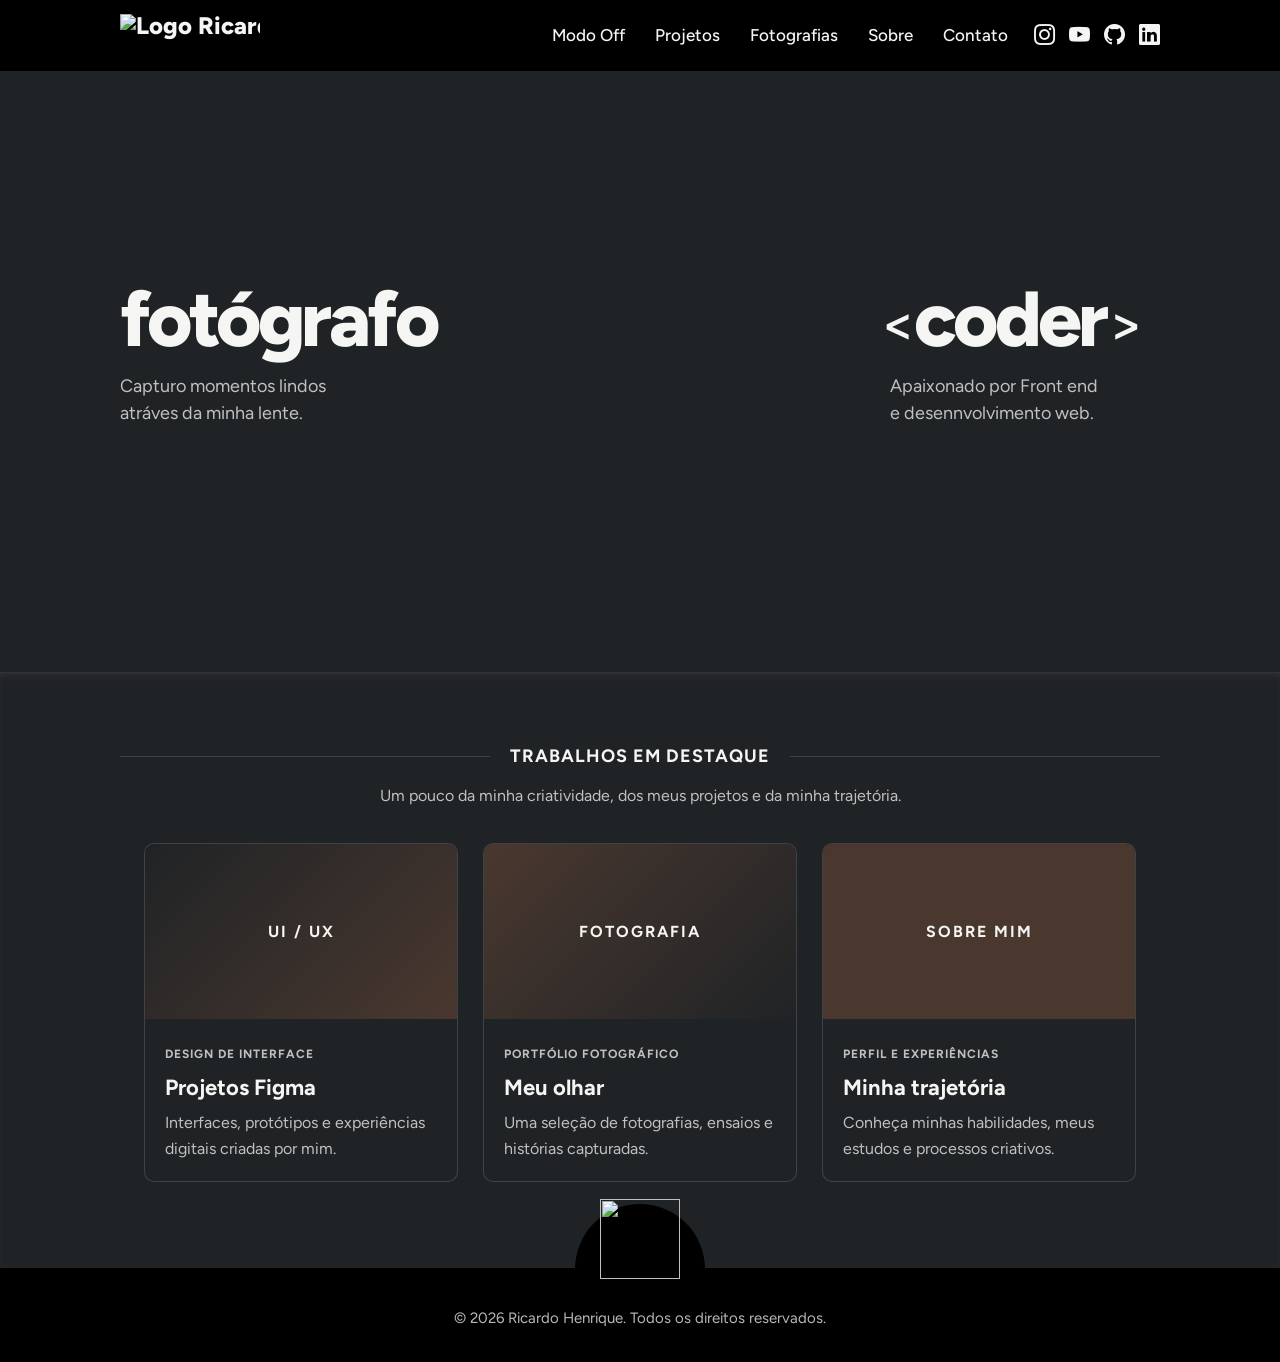
==== index.html @ c45c14a3 "Add files via upload" ====
<!DOCTYPE html>
<html lang="pt-BR">

<head>
    <meta charset="UTF-8">

    <meta name="viewport"
          content="width=device-width, initial-scale=1.0">

    <meta name="description"
          content="Portfólio de Ricardo Henrique - Desenvolvedor e Fotógrafo.">

    <title>Ricardo Henrique | Portfólio</title>

    <!-- BOOTSTRAP 5 -->
    <link
        href="https://cdn.jsdelivr.net/npm/bootstrap@5.3.3/dist/css/bootstrap.min.css"
        rel="stylesheet"
    >

<!-- FONTE FIGTREE -->
<link rel="preconnect" href="https://fonts.googleapis.com">
<link rel="preconnect" href="https://fonts.gstatic.com" crossorigin>

<link
  href="https://fonts.googleapis.com/css2?family=Figtree:wght@400;500;600;700;800&display=swap"
  rel="stylesheet"
><!-- BOOTSTRAP ICONS -->
<link
  rel="stylesheet"
  href="https://cdn.jsdelivr.net/npm/bootstrap-icons@1.11.3/font/bootstrap-icons.min.css"
>

    <!-- CSS PERSONALIZADO -->
    <link rel="stylesheet" href="style.css">
    <!-- CSS exclusivo da imagem e dos titulos responsivos -->
    <link rel="stylesheet" href="hero-responsivo.css">

</head>

<body>

   
<!-- MENU PADRÃO - PÁGINA INICIAL E MODO OFF -->
<nav class="navbar navbar-expand-lg navbar-dark" aria-label="Navegação principal">
    <div class="container">
        <a class="navbar-brand" href="index.html" aria-label="Ir para a página inicial">
            <img src="imagens/logo.png" alt="Logo Ricardo Henrique" class="logo-img">
        </a>

        <button class="navbar-toggler" type="button" data-bs-toggle="collapse"
                data-bs-target="#menuPrincipal" aria-controls="menuPrincipal"
                aria-expanded="false" aria-label="Abrir menu de navegação">
            <span class="linha"></span>
            <span class="linha"></span>
            <span class="linha"></span>
        </button>

        <div class="collapse navbar-collapse" id="menuPrincipal">
            <ul class="navbar-nav ms-auto">
                <li class="nav-item"><a class="nav-link" href="modooff.html">Modo Off</a></li>
                <li class="nav-item"><a class="nav-link" href="projetos.html">Projetos</a></li>
                <li class="nav-item"><a class="nav-link" href="fotografia.html">Fotografias</a></li>
                <li class="nav-item"><a class="nav-link" href="sobre.html">Sobre</a></li>
                <li class="nav-item"><a class="nav-link" href="contato.html">Contato</a></li>
            </ul>

   <!-- Ícones sociais no desktop -->
            <div class="menu-redes-desktop d-none d-lg-flex" aria-label="Redes sociais">
                <a href="https://www.instagram.com/luchense/" target="_blank" rel="noopener noreferrer" aria-label="Instagram">
                    <i class="bi bi-instagram" aria-hidden="true"></i>
                </a>
                <a href="https://www.youtube.com/@luchensetv" target="_blank" rel="noopener noreferrer" aria-label="YouTube">
                    <i class="bi bi-youtube" aria-hidden="true"></i>
                </a>
                <a href="https://github.com/CpLuch" target="_blank" rel="noopener noreferrer" aria-label="GitHub">
                    <i class="bi bi-github" aria-hidden="true"></i>
                </a>
                <a href="https://www.linkedin.com/in/Luchense/" target="_blank" rel="noopener noreferrer" aria-label="LinkedIn">
                    <i class="bi bi-linkedin" aria-hidden="true"></i>
                </a>
            </div>

            <!-- Os mesmos ícones no menu recolhido -->
            <div class="menu-redes d-lg-none" aria-label="Redes sociais">
                <a href="https://www.instagram.com/luchense/" target="_blank" rel="noopener noreferrer" aria-label="Instagram">
                    <i class="bi bi-instagram" aria-hidden="true"></i>
                </a>
                <a href="https://www.youtube.com/@luchensetv" target="_blank" rel="noopener noreferrer" aria-label="YouTube">
                    <i class="bi bi-youtube" aria-hidden="true"></i>
                </a>
                <a href="https://github.com/CpLuch" target="_blank" rel="noopener noreferrer" aria-label="GitHub">
                    <i class="bi bi-github" aria-hidden="true"></i>
                </a>
                <a href="https://www.linkedin.com/in/Luchense/" target="_blank" rel="noopener noreferrer" aria-label="LinkedIn">
                    <i class="bi bi-linkedin" aria-hidden="true"></i>
                </a>
            </div>
        </div>
    </div>
</nav>



    <!-- ====================================
         CONTEÚDO PRINCIPAL
    ==================================== -->

    <main id="inicio">

        <!-- =================================
             ANIMAÇÃO PRINCIPAL
        ================================= -->

        <!-- Área completa do banner: mantém a arte centralizada e amplia apenas o clique -->
        <div class="hero-click-container">
            <a href="fotografia.html"
               class="hero-click-extra hero-click-extra-foto"
               aria-label="Abrir fotografia pela faixa lateral esquerda"></a>
            <a href="programacao.html"
               class="hero-click-extra hero-click-extra-coder"
               aria-label="Abrir programação pela faixa lateral direita"></a>

        <section class="hero">

<!-- FUNDOS DECORATIVOS INTERATIVOS -->

            <div class="hero-fundo hero-fundo-fotografia"
            aria-hidden="true"></div>
            <div class="hero-fundo hero-fundo-coder"
            aria-hidden="true"></div>


            <!-- FOTOGRAFIA DE PROGRAMAÇÃO -->

            <div class="hero-imagem hero-programacao">
            </div>


            <!-- FOTOGRAFIA DO FOTÓGRAFO -->

            <div class="hero-imagem hero-fotografia">
            </div>


            <!-- TEXTO PROGRAMAÇÃO -->

            <div class="hero-texto texto-programacao">

                <h1>
                   <span class="sinal-coder">&lt;</span>coder<span class="sinal-coder">&gt;</span>
                </h1>

                <p>
                    Apaixonado por Front end<br>
                    e desennvolvimento web.
                </p>

                
            </div>


            <!-- TEXTO FOTOGRAFIA -->

            <div class="hero-texto texto-fotografia">

                <h2>
                    fotógrafo
                </h2>

                <p>
                    Capturo momentos lindos<br>atráves da minha lente.
                </p>

            </div>


            <!-- ÁREA CLICÁVEL PROGRAMAÇÃO -->

            <a
                href="projetos.html"
                class="hero-link link-programacao"
                aria-label="Conhecer meus projetos de programação"
            ></a>


            <!-- ÁREA CLICÁVEL FOTOGRAFIA -->

            <a
                href="fotografia.html"
                class="hero-link link-fotografia"
                aria-label="Conhecer meus trabalhos de fotografia"
            ></a>

        </section>
        </div><!-- /.hero-click-container -->


        <!-- =================================
             HERO ESTÁTICO — TABLET E CELULAR
             Usa a imagem sem textos do usuário
        ================================= -->
        <div class="hero-mobile">
            <img
                src="imagens/hero-responsivo.png"
                alt="Retratos de fotografia e programação"
                class="hero-mobile-imagem"
                width="2080"
                height="1200"
            >

            <!-- Títulos sobre a imagem, com a fonte original do site -->
            <h2 class="hero-mobile-titulo titulo-mobile-foto">fotógrafo</h2>
            <h2 class="hero-mobile-titulo titulo-mobile-coder"><span class="sinal-coder">&lt;</span>coder<span class="sinal-coder">&gt;</span></h2>

            <!-- Metade esquerda: fotografia; metade direita: programação -->
            <a href="fotografia.html" class="hero-mobile-link hero-mobile-foto" aria-label="Conhecer meus trabalhos de fotografia"></a>
            <a href="programacao.html" class="hero-mobile-link hero-mobile-coder" aria-label="Conhecer meus projetos de programação"></a>
        </div>

        <!-- =================================
             TRABALHOS EM DESTAQUE
        ================================= -->

        <section class="trabalhos py-5" id="trabalhos">

            <div class="container">

                <!-- TÍTULO DA SEÇÃO -->

                <div class="mb-5">

                    <span class="secao-legenda">
                        MEU PORTFÓLIO
                    </span>

                    <h2 class="secao-titulo mt-2">
                        Trabalhos em destaque
                    </h2>

                    <p class="secao-descricao">
                        Um pouco da minha criatividade,
                        dos meus projetos e da minha trajetória.
                    </p>

                </div>


                <!-- =================================
                     CARDS DOS TRABALHOS
                ================================= -->

                <div class="row row-cols-1 row-cols-md-2 row-cols-lg-3 g-4">


                    <!-- CARD FIGMA -->

                    <div class="col">

                        <article class="card trabalho-card h-100">

                            <div class="trabalho-capa capa-figma">

                                <span>
                                    UI / UX
                                </span>

                            </div>

                            <div class="card-body">

                                <span class="trabalho-categoria">
                                    DESIGN DE INTERFACE
                                </span>

                                <h3 class="card-title mt-2">
                                    Projetos Figma
                                </h3>

                                <p class="card-text">
                                    Interfaces, protótipos e
                                    experiências digitais
                                    criadas por mim.
                                </p>

                            </div>

                        </article>

                    </div>


                    <!-- CARD FOTOGRAFIA -->

                    <div class="col">

                        <article class="card trabalho-card h-100">

                            <div class="trabalho-capa capa-fotografia">

                                <span>
                                    FOTOGRAFIA
                                </span>

                            </div>

                            <div class="card-body">

                                <span class="trabalho-categoria">
                                    PORTFÓLIO FOTOGRÁFICO
                                </span>

                                <h3 class="card-title mt-2">
                                    Meu olhar
                                </h3>

                                <p class="card-text">
                                    Uma seleção de fotografias,
                                    ensaios e histórias capturadas.
                                </p>

                            </div>

                        </article>

                    </div>


                    <!-- CARD PERFIL -->

                    <div class="col">

                        <article class="card trabalho-card h-100">

                            <div class="trabalho-capa capa-perfil">

                                <span>
                                    SOBRE MIM
                                </span>

                            </div>

                            <div class="card-body">

                                <span class="trabalho-categoria">
                                    PERFIL E EXPERIÊNCIAS
                                </span>

                                <h3 class="card-title mt-2">
                                    Minha trajetória
                                </h3>

                                <p class="card-text">
                                    Conheça minhas habilidades,
                                    meus estudos e processos criativos.
                                </p>

                            </div>

                        </article>

                    </div>

                </div>




        </section>

    </main>


    <!-- ====================================
         RODAPÉ
    ==================================== -->

  
<!-- RODAPÉ -->

<footer class="rodape">

  <a href="#inicio"
   class="rodape-topo"
   aria-label="Voltar ao início">

    <img src="imagens/seta.png"
         alt=""
         class="icone-topo">

</a>

    <div class="container">

        <div class="rodape-barra" style="justify-content: center; text-align: center;">
            <p class="copyright">© 2026 Ricardo Henrique. Todos os direitos reservados.</p>
        </div>

    </div>

</footer>



    <!-- ====================================
         JAVASCRIPT DO BOOTSTRAP
    ==================================== -->

    <script
        src="https://cdn.jsdelivr.net/npm/bootstrap@5.3.3/dist/js/bootstrap.bundle.min.js">
    </script>


    <!-- ====================================
         JAVASCRIPT PERSONALIZADO
    ==================================== -->

    <script src="script.js"></script>

</body>

</html>
---- style.css ----
/* ==========================================
   PORTFÓLIO RICARDO HENRIQUE
   CSS COMPLETO ATUALIZADO

   FOTOGRAFIA: ESQUERDA
   PROGRAMAÇÃO: DIREITA

   DESKTOP PRESERVADO
   MOBILE COM A MESMA COMPOSIÇÃO VISUAL
========================================== */


/* ==========================================
   1. FONTES E CORES
========================================== */

@import url('https://fonts.googleapis.com/css2?family=Figtree:wght@400;500;600;700;800&display=swap');

:root {
    --preto: #202326;
    --branco: #F5F5F3;
    --cobre: #4A382F;

    --fundo-menu: #000000;
    --fundo-card: #202326;

    --cinza-claro: rgba(245,245,243,0.75);
    --borda: rgba(245,245,243,0.15);

    --largura-site: 1040px;
    --espacamento-grid: 25px;

    /* ANIMAÇÃO INTERATIVA */
    --tempo-animacao: 0.9s;

    /* FUNDOS E RETRATOS ENTRAM JUNTOS */
    --tempo-entrada: 1.3s;
    --atraso-entrada: 0.95s;
    --duracao-fundo: 1.3s;
    --atraso-fundo: 0.95s;

    /* ENTRADA DOS TEXTOS */
    --atraso-titulo: 2.45s;
    --atraso-descricao: 2.70s;

    --curva-suave:
        cubic-bezier(0.22, 1, 0.36, 1);
}


/* ==========================================
   2. CONFIGURAÇÕES GERAIS
========================================== */

* {
    box-sizing: border-box;
}

html {
    scroll-behavior: smooth;
}

body {
    margin: 0;
    padding: 0;

    background: var(--preto);
    color: var(--branco);

    font-family: 'Figtree', Arial, sans-serif;
    font-size: 17px;
    line-height: 1.6;

    overflow-x: hidden;
}

a {
    transition: color 0.3s ease;
}


/* ==========================================
   3. CONTAINERS
========================================== */

.navbar > .container,
.trabalhos > .container,
.rodape > .container {
    width: calc(100% - 40px);
    max-width: var(--largura-site) !important;

    padding-left: 0;
    padding-right: 0;
}


/* ==========================================
   4. MENU SUPERIOR
========================================== */

.navbar {
    position: relative;
    z-index: 1000;

    min-height: 72px;

    background: var(--fundo-menu);
    border-bottom: 1px solid var(--borda);

    animation:
        menuDescer
        1.2s
        var(--curva-suave)
        both;
}

@keyframes menuDescer {
    from {
        opacity: 0;
        transform: translateY(-100%);
    }

    to {
        opacity: 1;
        transform: translateY(0);
    }
}


/* ==========================================
   5. LOGO ORIGINAL COM LINK
========================================== */

.navbar a.navbar-brand {
    display: inline-flex;

    align-items: center;
    justify-content: flex-start;

    flex-shrink: 0;
    max-height: 52px;

    margin: 0;
    padding: 0;

    color: var(--branco);

    font-size: 24px;
    font-weight: 800;
    line-height: 1;

    text-decoration: none;
}

.navbar a.navbar-brand:hover {
    color: var(--branco);
}

.navbar a.navbar-brand img {
    display: block;

    width: auto !important;
    height: 44px !important;

    max-width: 140px !important;
    max-height: 44px !important;

    object-fit: contain;
}

.navbar a.navbar-brand svg {
    width: auto;
    height: 44px;
    max-width: 140px;
}

.destaque {
    color: var(--cobre);
}


/* ==========================================
   6. LINKS DO MENU
========================================== */

.navbar .nav-link {
    color: var(--branco);

    font-size: 17px;
    font-weight: 500;

    margin-left: 24px;

    transition: opacity 0.3s ease;
}

.navbar .nav-link:hover,
.navbar .nav-link.active {
    color: var(--branco);
    opacity: 0.75;
}


/* ==========================================
   7. REDES SOCIAIS DESKTOP
========================================== */

.menu-redes-desktop {
    display: flex;

    align-items: center;
    justify-content: flex-end;

    gap: 24px;
    margin-left: 35px;
}

.menu-redes-desktop a {
    display: inline-flex;

    align-items: center;
    justify-content: center;

    color: var(--branco);
    font-size: 21px;

    text-decoration: none;

    transition:
        opacity 0.3s ease,
        transform 0.3s ease;
}

.menu-redes-desktop a:hover {
    color: var(--branco);

    opacity: 0.75;
    transform: translateY(-3px);
}

.menu-redes {
    display: none;
}


/* ==========================================
   8. BOTÃO HAMBÚRGUER
========================================== */

.navbar-toggler {
    display: none;

    padding: 8px;

    background: transparent;
    border: none;
    border-radius: 0;

    box-shadow: none !important;
}

.navbar-toggler:focus {
    box-shadow: none !important;
}

.navbar-toggler .linha {
    display: block;

    width: 25px;
    height: 2px;

    margin: 5px 0;

    background: var(--branco);

    transition:
        transform 0.3s ease,
        opacity 0.3s ease;
}

.navbar-toggler[aria-expanded="true"]
.linha:nth-child(1) {
    transform: translateY(7px) rotate(45deg);
}

.navbar-toggler[aria-expanded="true"]
.linha:nth-child(2) {
    opacity: 0;
}

.navbar-toggler[aria-expanded="true"]
.linha:nth-child(3) {
    transform: translateY(-7px) rotate(-45deg);
}


/* ==========================================
   9. ÁREA PRINCIPAL - HERO

   VALORES MANUAIS DO DESKTOP PRESERVADOS
========================================== */

.hero {
    /* CONTROLADAS PELO JAVASCRIPT */
    --divisao: 50%;
    --op-dev: 1;
    --op-foto: 1;

    /* POSIÇÃO DAS FOTOGRAFIAS */
    --img-dev-x: 52%;
    --img-foto-x: 53%;

    /* TAMANHO DAS FOTOGRAFIAS */
    --foto-coder-altura: 90%;
    --foto-fotografo-altura: 90%;

    /* DESLOCAMENTO VERTICAL */
    --foto-coder-descer: 35px;
    --foto-fotografo-descer: 35px;

    /* PARALLAX INICIAL */
    --parallax-frente-x: 0px;
    --parallax-frente-y: 0px;
    --parallax-fundo-x: 0px;
    --parallax-fundo-y: 0px;

    position: relative;
    isolation: isolate;

    width: calc(100% - 40px);
    max-width: var(--largura-site);

    height: 600px;
    min-height: 0;

    margin: 0 auto;

    background: transparent;

    overflow: hidden;
    touch-action: pan-y;
}


/* ==========================================
   10. FUNDOS DECORATIVOS
========================================== */

.hero-fundo {
    position: absolute;
    inset: 0;

    z-index: 0;
    pointer-events: none;

    transition:
        clip-path var(--tempo-animacao) ease-out,
        opacity var(--tempo-animacao) ease-out;
}

.hero-fundo::before {
    content: "";

    position: absolute;
    inset: 0;

    background-repeat: no-repeat;

    opacity: 0.22;
    pointer-events: none;

    /* SOMENTE MOVIMENTO HORIZONTAL */
    transform: translate3d(
        var(--parallax-fundo-x, 0px),
        0px,
        0px
    );

    transition:
        transform var(--tempo-animacao) ease-out;
}


/* ==========================================
   11. FUNDO FOTOGRAFIA - ESQUERDA
========================================== */

.hero-fundo-fotografia {
    clip-path: inset(
        0 calc(100% - var(--divisao)) 0 0
    );

    opacity: var(--op-dev);

    animation:
        entrarFundoEsquerda
        var(--duracao-fundo)
        var(--curva-suave)
        var(--atraso-fundo)
        backwards;
}

.hero-fundo-fotografia::before {
    background-image:
        url("imagens/fundo-fotografia.png");

    background-size: 34% auto;

    /* POSIÇÃO PERSONALIZADA */
    background-position: 15% 140%;
}


/* ==========================================
   12. FUNDO CODER - DIREITA
========================================== */

.hero-fundo-coder {
    clip-path: inset(
        0 0 0 var(--divisao)
    );

    opacity: var(--op-foto);

    animation:
        entrarFundoDireita
        var(--duracao-fundo)
        var(--curva-suave)
        var(--atraso-fundo)
        backwards;
}

.hero-fundo-coder::before {
    background-image:
        url("imagens/fundo-coder.png");

    background-size: 34% auto;

    /* POSIÇÃO PERSONALIZADA */
    background-position: 90% 110%;
}


/* ==========================================
   13. ENTRADA DOS FUNDOS
========================================== */

@keyframes entrarFundoEsquerda {
    from {
        opacity: 0;
        transform: translateX(-90px);
    }

    to {
        opacity: 1;
        transform: translateX(0);
    }
}

@keyframes entrarFundoDireita {
    from {
        opacity: 0;
        transform: translateX(90px);
    }

    to {
        opacity: 1;
        transform: translateX(0);
    }
}


/* ==========================================
   14. CAMADAS DOS RETRATOS
========================================== */

.hero-imagem {
    position: absolute;
    inset: 0;

    z-index: 1;
    pointer-events: none;

    transition:
        clip-path var(--tempo-animacao) ease-out,
        opacity var(--tempo-animacao) ease-in-out;
}


/* ==========================================
   15. FOTOGRAFIA - ESQUERDA
========================================== */

.hero-fotografia {
    clip-path: inset(
        0 calc(100% - var(--divisao)) 0 0
    );

    opacity: var(--op-dev);

    animation:
        entradaEsquerda
        var(--tempo-entrada)
        var(--curva-suave)
        var(--atraso-entrada)
        backwards;
}


/* ==========================================
   16. PROGRAMAÇÃO - DIREITA
========================================== */

.hero-programacao {
    clip-path: inset(
        0 0 0 var(--divisao)
    );

    opacity: var(--op-foto);

    animation:
        entradaDireita
        var(--tempo-entrada)
        var(--curva-suave)
        var(--atraso-entrada)
        backwards;
}


/* ==========================================
   17. IMAGENS DOS RETRATOS
========================================== */

.hero-imagem::before,
.hero-imagem::after {
    content: "";

    position: absolute;
    inset: 0;

    background-repeat: no-repeat;
    pointer-events: none;

    transition:
        transform var(--tempo-animacao) ease-out,
        background-position var(--tempo-animacao) ease-out;
}

/* FOTOGRAFIA - ESBOÇO */

.hero-fotografia::before,
.hero-fotografia::after {
    background-image:
        url("imagens/fotografia.png");

    background-size:
        auto var(--foto-fotografo-altura);

    background-position:
        var(--img-foto-x)
        calc(100% + var(--foto-fotografo-descer));
}

/* PROGRAMADOR - FOTO REAL */

.hero-programacao::before,
.hero-programacao::after {
    background-image:
        url("imagens/programacao.png");

    background-size:
        auto var(--foto-coder-altura);

    background-position:
        var(--img-dev-x)
        calc(100% + var(--foto-coder-descer));
}


/* ==========================================
   18. PARALLAX DOS RETRATOS
   APENAS MOVIMENTO HORIZONTAL
========================================== */

/* CAMADA TRASEIRA */

.hero-imagem::before {
    opacity: 0.22;

    filter:
        blur(14px)
        brightness(0.7);

    transform: translate3d(
        calc(-1.5 * var(--parallax-frente-x, 0px)),
        0px,
        0px
    ) scale(1.06);
}

/* CAMADA PRINCIPAL */

.hero-imagem::after {
    opacity: 1;

    transform: translate3d(
        calc(-1.5 * var(--parallax-frente-x, 0px)),
        0px,
        0px
    );
}


/* ==========================================
   19. ENTRADA LATERAL DOS PERSONAGENS
========================================== */

@keyframes entradaEsquerda {
    from {
        opacity: 0;
        transform: translateX(-150px);
    }

    to {
        opacity: 1;
        transform: translateX(0);
    }
}

@keyframes entradaDireita {
    from {
        opacity: 0;
        transform: translateX(150px);
    }

    to {
        opacity: 1;
        transform: translateX(0);
    }
}


/* ==========================================
   20. TEXTOS DA APRESENTAÇÃO
========================================== */

.hero-texto {
    position: absolute;

    /* POSIÇÃO ORIGINAL DO DESKTOP */
    top: 205px;

    width: min(43%, 440px);

    z-index: 3;
    pointer-events: none;

    transform: none;

    transition:
        opacity var(--tempo-animacao) ease-in-out;
}


/* ==========================================
   21. TEXTO FOTÓGRAFO - ESQUERDA
========================================== */

.texto-fotografia {
    left: 0;
    right: auto;

    /* LARGURA ORIGINAL */
    width: 270px;

    text-align: left;
    opacity: var(--op-dev);
}

.texto-fotografia h2 {
    color: var(--branco);

    /* TAMANHO ORIGINAL PERSONALIZADO */
    font-size: 78px;

    font-weight: 800;
    line-height: 1.1;
    letter-spacing: -0.045em;

    margin-bottom: 10px;
}

.texto-fotografia p {
    color: var(--cinza-claro);

    font-size: 18px;
    line-height: 1.5;

    max-width: 260px;
    margin: 0;

    text-align: left;

    white-space: normal;
    overflow-wrap: break-word;
}


/* ==========================================
   22. TEXTO CODER - DIREITA
========================================== */

.texto-programacao {
    position: absolute;

    right: 0;
    left: auto;

    /* LARGURA ORIGINAL */
    width: 270px;

    text-align: left;
    opacity: var(--op-foto);
}

.texto-programacao h1 {
    color: var(--branco);

    /* TAMANHO ORIGINAL PERSONALIZADO */
    font-size: 78px;

    font-weight: 800;
    line-height: 1.1;
    letter-spacing: -0.045em;

    margin-bottom: 10px;
}

.texto-programacao p {
    color: var(--cinza-claro);

    font-size: 18px;
    line-height: 1.5;

    max-width: 260px;
    margin: 0;

    white-space: normal;
    overflow-wrap: break-word;
}


/* ==========================================
   23. TÍTULOS APARECEM APÓS AS IMAGENS
========================================== */

.texto-programacao h1,
.texto-fotografia h2 {
    animation:
        tituloAparecer
        0.7s
        ease-out
        var(--atraso-titulo)
        backwards;
}

@keyframes tituloAparecer {
    from {
        opacity: 0;
    }

    to {
        opacity: 1;
    }
}


/* ==========================================
   24. DESCRIÇÕES APARECEM POR ÚLTIMO
========================================== */

.hero-texto p {
    animation:
        descricaoAparecer
        0.7s
        ease-out
        var(--atraso-descricao)
        backwards;
}

@keyframes descricaoAparecer {
    from {
        opacity: 0;
    }

    to {
        opacity: 1;
    }
}


/* ==========================================
   25. ÁREAS CLICÁVEIS
========================================== */

.hero-link {
    position: absolute;

    top: 0;
    height: 100%;

    z-index: 5;
    cursor: pointer;
}

/* FOTOGRAFIA - ESQUERDA */

.link-fotografia {
    left: 0;
    width: 50%;
}

/* CODER - DIREITA */

.link-programacao {
    left: 50%;

    width: 50%;
}

.hero-link:focus-visible {
    outline: 3px solid var(--branco);
    outline-offset: -5px;
}


/* ==========================================
   26. TRABALHOS EM DESTAQUE
========================================== */

.trabalhos {
    background: var(--preto);

    padding-top: 65px !important;
    padding-bottom: 85px !important;

    /* LINHA DIVISÓRIA SUAVE */
    border-top: 1px solid rgba(245, 245, 243, 0.08);

    /* SOMBRA BRANCA PARA BAIXO */
    box-shadow:
        inset 0 5px 10px -5px
        rgba(255, 255, 255, 0.10);
}

.trabalhos .mb-5 {
    margin-bottom: 35px !important;
}

.secao-legenda {
    display: none;
}

.secao-titulo {
    display: flex;

    align-items: center;
    justify-content: center;

    gap: 20px;
    width: 100%;

    color: var(--branco);

    font-size: 18px;
    font-weight: 700;

    text-align: center;
    text-transform: uppercase;

    letter-spacing: 1px;
}

.secao-titulo::before,
.secao-titulo::after {
    content: "";

    height: 1px;
    flex: 1;

    background: var(--borda);
}

.secao-descricao {
    color: var(--cinza-claro);

    font-size: 16px;
    line-height: 1.6;
    text-align: center;

    max-width: 600px;
    margin: 15px auto 0;
}


/* ==========================================
   27. GRID DOS PROJETOS
========================================== */

.trabalhos .row {
    --bs-gutter-x: 25px;
    --bs-gutter-y: 25px;

    width: min(100%, 1017px);

    margin-left: auto !important;
    margin-right: auto !important;
}


/* ==========================================
   28. CARDS DOS PROJETOS
========================================== */

.trabalho-card {
    height: 100%;

    background: var(--fundo-card);
    color: var(--branco);

    border: 1px solid var(--borda);
    border-radius: 10px;

    overflow: hidden;

    transition:
        transform 0.35s ease,
        border-color 0.35s ease;
}

.trabalho-card:hover {
    transform: translateY(-5px);
    border-color: var(--cobre);
}

/* CAPAS */

.trabalho-capa {
    height: 175px;

    display: flex;

    align-items: center;
    justify-content: center;

    background-position: center;
    background-size: cover;
}

.trabalho-capa span {
    color: var(--branco);

    font-size: 16px;
    font-weight: 700;

    letter-spacing: 2px;
}

.capa-figma {
    background: linear-gradient(
        135deg,
        var(--preto),
        var(--cobre)
    );
}

.capa-fotografia {
    background: linear-gradient(
        135deg,
        var(--cobre),
        var(--preto)
    );
}

.capa-perfil {
    background: var(--cobre);
}

/* TEXTOS DOS CARDS */

.trabalho-card .card-body {
    padding: 20px;
}

.trabalho-categoria {
    color: var(--cinza-claro);

    font-size: 12px;
    font-weight: 700;

    letter-spacing: 1px;
}

.trabalho-card .card-title {
    color: var(--branco);

    font-size: 22px;
    font-weight: 700;
    line-height: 1.3;

    margin-bottom: 7px;
}

.trabalho-card .card-text {
    color: var(--cinza-claro);

    font-size: 16px;
    line-height: 1.6;

    margin-bottom: 0;
}


/* ==========================================
   29. ANIMAÇÃO DOS PROJETOS
========================================== */

.trabalhos .secao-titulo,
.trabalhos .secao-descricao,
.trabalhos .trabalho-card {
    animation:
        entradaConteudo
        0.8s
        ease-out
        backwards;
}

/* PROJETOS APARECEM DEPOIS DA HERO */

.trabalhos .secao-titulo {
    animation-delay: 3.40s;
}

.trabalhos .secao-descricao {
    animation-delay: 3.55s;
}

.trabalhos .row > div:nth-child(1)
.trabalho-card {
    animation-delay: 3.70s;
}

.trabalhos .row > div:nth-child(2)
.trabalho-card {
    animation-delay: 3.85s;
}

.trabalhos .row > div:nth-child(3)
.trabalho-card {
    animation-delay: 4s;
}

@keyframes entradaConteudo {
    from {
        opacity: 0;
        transform: translateY(30px);
    }

    to {
        opacity: 1;
        transform: translateY(0);
    }
}


/* ==========================================
   30. RODAPÉ
========================================== */

.rodape {
    position: relative;

    width: 100%;
    min-height: 95px;

    padding: 38px 0 24px;

    background: var(--fundo-menu);

    border-top: 1px solid var(--borda);
}

.rodape-barra {
    display: flex;

    align-items: center;
    justify-content: space-between;

    gap: 24px;
}

.copyright {
    margin: 0;

    color: var(--cinza-claro);
    font-size: 15px;
}

.rodape-menu {
    display: flex;

    align-items: center;
    flex-wrap: wrap;

    gap: 25px;
}

.rodape-menu a {
    color: var(--cinza-claro);

    text-decoration: none;
    font-size: 15px;

    transition: color 0.3s ease;
}

.rodape-menu a:hover {
    color: var(--branco);
}


/* ==========================================
   31. BOTÃO VOLTAR AO TOPO
========================================== */

.rodape-topo {
    position: absolute;

    top: -59px;
    left: 50%;

    transform: translateX(-50%);

    display: flex;

    align-items: center;
    justify-content: center;

    width: 120px;
    height: 60px;

    background: transparent;
    border: none;

    color: var(--branco);
    text-decoration: none;

    isolation: isolate;
    z-index: 2;

    -webkit-tap-highlight-color: transparent;
}

.rodape-topo::before {
    content: "";

    position: absolute;
    inset: -5px -5px -20px -5px;

    background: var(--fundo-menu);

    border: none;
    border-radius: 120px 120px 0 0;

    z-index: 0;

    transition:
        transform 0.5s ease-in-out;
}

.rodape-topo:hover::before,
.rodape-topo:focus-visible::before,
.rodape-topo:active::before {
    background: var(--fundo-menu);
    transform: translateY(-10px);
}


/* ==========================================
   32. ÍCONE VOLTAR AO TOPO
========================================== */

.rodape-topo span {
    position: relative;
    z-index: 1;

    display: inline-block;

    color: var(--branco);

    font-size: 24px;
    line-height: 1;

    transform: translateY(0);

    transition:
        transform 0.5s ease-in-out;
}

.rodape-topo .icone-topo {
    position: relative;
    z-index: 1;

    display: block;

    /* TAMANHO PERSONALIZADO PRESERVADO */
    width: 80px;
    height: 80px;

    object-fit: contain;

    transform: translateY(0);

    transition:
        transform 0.5s ease-in-out;
}

/* SETA SOBE SUAVEMENTE */

.rodape-topo span,
.rodape-topo .icone-topo {
    transition: transform 0.7s ease-in-out;
}

.rodape-topo:hover span,
.rodape-topo:focus-visible span,
.rodape-topo:active span,
.rodape-topo:hover .icone-topo,
.rodape-topo:focus-visible .icone-topo,
.rodape-topo:active .icone-topo {
    transform: translateY(-4px);
}


/* ==========================================
   33. RESPONSIVIDADE TABLET

   VALORES ORIGINAIS PRESERVADOS
========================================== */

@media (max-width: 1079.98px) {

    .hero {
        height: clamp(450px, 55vw, 600px);

        --foto-coder-altura: 75%;
        --foto-fotografo-altura: 75%;

        --foto-coder-descer: 25px;
        --foto-fotografo-descer: 25px;
    }

    .hero-texto {
        top: 34%;
        width: 35%;
    }

    .texto-fotografia {
        width: 30%;
    }

    .texto-programacao h1,
    .texto-fotografia h2 {
        font-size: clamp(30px, 4vw, 46px);
    }

    .hero-texto p {
        font-size: 15px;
    }
}


/* ==========================================
   34. MENU MOBILE E TABLET
========================================== */

@media (max-width: 991.98px) {

    .navbar {
        min-height: 64px;
    }

    .navbar-toggler {
        display: block;
    }

    .menu-redes-desktop {
        display: none !important;
    }

    /* MENU ABERTO */

    .navbar-collapse {
        position: absolute;

        top: 100%;
        left: 0;
        right: 0;

        background: var(--fundo-menu);

        padding: 16px 24px 30px;

        border-top: 1px solid var(--borda);

        box-shadow:
            0 15px 25px rgba(0,0,0,0.3);
    }

    /* LINKS CENTRALIZADOS */

    .navbar .navbar-nav {
        display: flex;

        flex-direction: column;
        align-items: center;

        width: 100%;

        margin: 0 auto !important;
        padding: 18px 0;
    }

    .navbar .nav-item {
        width: 100%;
        text-align: center;
    }

    .navbar .nav-link {
        display: inline-block;
        width: auto;

        margin: 0;
        padding: 14px 10px;

        color: var(--branco);

        font-size: 19px;
        font-weight: 500;

        text-align: center;
    }

    /* REDES SOCIAIS MOBILE */

    .menu-redes {
        display: flex;

        justify-content: center;
        align-items: center;

        flex-wrap: wrap;
        gap: 30px;

        margin-top: 20px;
        padding-top: 24px;

        border-top: 1px solid var(--borda);
    }

    .menu-redes a {
        display: inline-flex;

        align-items: center;
        justify-content: center;

        color: var(--branco);
        font-size: 24px;

        text-decoration: none;

        transition:
            transform 0.3s ease,
            opacity 0.3s ease;
    }

    .menu-redes a:hover {
        color: var(--branco);

        opacity: 0.75;
        transform: translateY(-3px);
    }

    /* RODAPÉ */

    .rodape-topo {
        width: 96px;
        height: 54px;
        top: -53px;
    }
}


/* ==========================================
   35. RESPONSIVIDADE MOBILE

   COMPOSIÇÃO VISUAL IGUAL À DO DESKTOP,
   MAS PROPORCIONAL À TELA
========================================== */

@media (max-width: 767.98px) {

    /* LOGO E MENU */

    .navbar a.navbar-brand {
        max-height: 42px;
        font-size: 23px;
    }

    .navbar a.navbar-brand img {
        height: 36px !important;

        max-height: 36px !important;
        max-width: 110px !important;
    }

    .navbar a.navbar-brand svg {
        height: 36px;
        max-width: 110px;
    }


    /* ======================================
       HERO MOBILE

       MAIOR ALTURA PARA REPRODUZIR
       A COMPOSIÇÃO DO DESKTOP
    ====================================== */

    .hero {
        width: calc(100% - 32px);

        height: clamp(330px, 88vw, 420px);
        min-height: 0;

        /* RETRATOS */
        --foto-coder-altura: 78%;
        --foto-fotografo-altura: 78%;

        --foto-coder-descer: 14px;
        --foto-fotografo-descer: 14px;

        /* CENTRALIZADOS */
        --img-dev-x: 50%;
        --img-foto-x: 50%;
    }


    /* ======================================
       FUNDOS DECORATIVOS
    ====================================== */

    .hero-fundo::before {
        background-size: 34% auto;
        opacity: 0.30;
    }

    .hero-fundo-fotografia::before {
        background-position: 12% 95%;
    }

    .hero-fundo-coder::before {
        background-position: 88% 95%;
    }


    /* ======================================
       TEXTOS NAS LATERAIS
       COMO NO DESKTOP
    ====================================== */

    .hero-texto {
        top: 25%;

        transform: none;
        z-index: 3;
    }

    /* FOTÓGRAFO - ESQUERDA */

    .texto-fotografia {
        left: 0;
        right: auto;

        width: 40%;
        text-align: left;
    }

    /* CODER - DIREITA */

    .texto-programacao {
        right: 0;
        left: auto;

        width: 37%;
        text-align: left;
    }


    /* ======================================
       TÍTULOS PROPORCIONAIS
    ====================================== */

    .texto-fotografia h2,
    .texto-programacao h1 {
        font-size: clamp(19px, 6vw, 31px);

        line-height: 1.12;
        letter-spacing: -0.045em;

        margin-bottom: 7px;

        white-space: nowrap;
        overflow-wrap: normal;
    }


    /* ======================================
       DESCRIÇÕES VISÍVEIS NO MOBILE

       ANTES ELAS ESTAVAM OCULTAS
    ====================================== */

    .hero-texto p {
        display: block;

        font-size: clamp(11px, 2.8vw, 13px);
        line-height: 1.45;

        max-width: 94%;
        margin: 0;

        overflow-wrap: break-word;
    }


    /* ======================================
       ENTRADAS APENAS PELAS LATERAIS
    ====================================== */

    @keyframes entradaEsquerda {
        from {
            transform: translateX(-80px);
            opacity: 0;
        }

        to {
            transform: translateX(0);
            opacity: 1;
        }
    }

    @keyframes entradaDireita {
        from {
            transform: translateX(80px);
            opacity: 0;
        }

        to {
            transform: translateX(0);
            opacity: 1;
        }
    }


    /* ======================================
       TRABALHOS MOBILE
    ====================================== */

    .trabalhos {
        padding-top: 40px !important;
        padding-bottom: 70px !important;
    }

    .trabalhos .mb-5 {
        margin-bottom: 28px !important;
    }

    .secao-titulo {
        font-size: 15px;
        gap: 10px;
    }

    .secao-descricao {
        font-size: 14px;
        line-height: 1.5;
    }

    .trabalho-capa {
        height: 190px;
    }

    .trabalho-card {
        border-radius: 12px;
    }

    .trabalho-card .card-title {
        font-size: 20px;
    }

    .trabalho-card .card-text {
        font-size: 15px;
    }


    /* ======================================
       RODAPÉ MOBILE
    ====================================== */

    .rodape {
        padding: 35px 0 25px;
    }

    .rodape-barra {
        flex-direction: column;

        align-items: center;
        justify-content: center;

        text-align: center;
        gap: 16px;
    }

    .rodape-menu {
        justify-content: center;
        gap: 20px;
    }

    .copyright,
    .rodape-menu a {
        font-size: 14px;
    }
}


/* ==========================================
   36. CELULARES PEQUENOS
========================================== */

@media (max-width: 480px) {

    .navbar .nav-link {
        font-size: 18px;
    }

    .menu-redes {
        gap: 25px;
    }

    .menu-redes a {
        font-size: 22px;
    }

    /* COMPOSIÇÃO CENTRALIZADA */

    .hero {
        --foto-coder-altura: 78%;
        --foto-fotografo-altura: 78%;

        --foto-coder-descer: 12px;
        --foto-fotografo-descer: 12px;
    }

    .hero-texto {
        top: 25%;
    }

    .texto-fotografia {
        width: 40%;
    }

    .texto-programacao {
        width: 37%;
    }

    /* RODAPÉ */

    .rodape-topo {
        width: 84px;
        height: 48px;
        top: -47px;
    }

    .rodape-topo .icone-topo {
        width: 24px;
        height: 24px;
    }
}


/* ==========================================
   37. TELAS ATÉ 360PX
========================================== */

@media (max-width: 360px) {

    .hero {
        height: 320px;
    }

    .texto-fotografia h2,
    .texto-programacao h1 {
        font-size: 20px;
    }

    .hero-texto p {
        font-size: 11px;
        max-width: 96%;
    }

    .hero-fundo::before {
        opacity: 0.24;
    }
}


/* ==========================================
   38. ACESSIBILIDADE
========================================== */

@media (prefers-reduced-motion: reduce) {

    html {
        scroll-behavior: auto;
    }

    *,
    *::before,
    *::after {
        animation: none !important;
        transition: none !important;
    }
}


/* ====================================================
   39. REFINAMENTOS RESPONSIVOS - 2026
   O visual de desktop (>=1080px) permanece intacto.
   Os ajustes abaixo só atuam quando há menos espaço.
==================================================== */

/* Os links e ícones podem encolher sem mudar a barra original. */
@media (min-width: 992px) and (max-width: 1079.98px) {
    .navbar .nav-link {
        font-size: 15px;
        margin-left: 14px;
    }

    .navbar .menu-redes-desktop {
        gap: 17px;
        margin-left: 22px;
    }
}

/* Tablet e notebook de tela estreita. */
@media (min-width: 768px) and (max-width: 1079.98px) {
    .hero {
        height: clamp(430px, 56vw, 580px);
    }

    .texto-programacao,
    .texto-fotografia {
        width: min(32%, 270px);
    }

    .texto-programacao h1,
    .texto-fotografia h2 {
        font-size: clamp(33px, 5.2vw, 58px);
    }

    .hero-texto p {
        font-size: clamp(13px, 1.65vw, 17px);
    }
}

/* A barra e o rodapé seguem a largura disponível no celular. */
@media (max-width: 991.98px) {
    .navbar > .container {
        position: relative;
    }

    .navbar-collapse {
        max-height: calc(100dvh - 64px);
        overflow-y: auto;
        overscroll-behavior: contain;
    }

    .navbar .nav-link {
        margin-left: 0;
    }
}

@media (max-width: 767.98px) {
    .navbar > .container,
    .trabalhos > .container,
    .rodape > .container {
        width: calc(100% - 32px);
    }

    .hero {
        height: clamp(340px, 91vw, 510px);
        width: calc(100% - 32px);
    }

    .texto-programacao h1,
    .texto-fotografia h2 {
        font-size: clamp(19px, 4.7vw, 35px);
    }

    .hero-texto p {
        font-size: clamp(11px, 2.7vw, 14px);
    }

    .rodape-topo .icone-topo {
        width: 64px;
        height: 64px;
    }
}

@media (max-width: 480px) {
    .rodape-topo .icone-topo {
        width: 46px;
        height: 46px;
    }

    .rodape-menu {
        gap: clamp(12px, 4vw, 20px);
    }
}

/* Títulos e cards não causam rolagem lateral em telas estreitas. */
@media (max-width: 359.98px) {
    .texto-programacao h1,
    .texto-fotografia h2 {
        font-size: clamp(17px, 5.4vw, 20px);
    }

    .secao-titulo {
        font-size: 13px;
        letter-spacing: 0.5px;
    }
}


/* =============================================================
   40. COMPOSIÇÃO RESPONSIVA DO HERO (REFERÊNCIA: RETRATO ESTÁVEL)
   Em janelas estreitas, retrato, títulos e espaço vertical
   são dimensionados juntos. O desktop amplo não é alterado.
   A altura da imagem muda somente com o layout; não é animada.
============================================================= */

/* A transição do desktop amplo para o notebook é contínua: até
   1280px, aumentamos gradualmente a foto e ajustamos o texto.
   Em 1280px estes valores coincidem com o design original. */
@media (min-width: 1080px) and (max-width: 1279.98px) {
    .hero {
        --foto-coder-altura: calc(90% + 230.4px - 18vw);
        --foto-fotografo-altura: calc(90% + 230.4px - 18vw);
        --foto-coder-descer: calc(23.5vw - 265.8px);
        --foto-fotografo-descer: calc(23.5vw - 265.8px);
    }

    .texto-programacao h1,
    .texto-fotografia h2 {
        font-size: clamp(69px, 6.1vw, 78px);
    }
}

/* Laptops e tablets horizontais: rosto mais alto e um pouco maior.
   Os títulos continuam à esquerda e à direita do retrato. */
@media (min-width: 768px) and (max-width: 1079.98px) {
    .hero {
        height: clamp(420px, 55.6vw, 600px);
        --foto-coder-altura: 96%;
        --foto-fotografo-altura: 96%;
        --foto-coder-descer: -12px;
        --foto-fotografo-descer: -12px;
    }

    .hero-texto {
        top: clamp(96px, calc(35vw - 173px), 205px);
    }

    .texto-fotografia,
    .texto-programacao {
        width: min(34%, 300px);
    }

    .texto-fotografia h2,
    .texto-programacao h1 {
        font-size: clamp(40px, 6.4vw, 70px);
        line-height: 1.08;
        white-space: nowrap;
    }

    .hero-texto p {
        font-size: clamp(13px, 1.55vw, 17px);
        line-height: 1.45;
    }
}

/* Telas estreitas: retrato não acompanha o cursor nem exige arraste.
   Ele mantém o mesmo enquadramento ao reduzir a largura da janela.
   O JavaScript mantém a divisão central (50%) nesse intervalo. */
@media (max-width: 767.98px) {
    .hero {
        width: calc(100% - 32px);
        height: clamp(290px, calc(49vw + 120px), 420px);
        --foto-coder-altura: calc(98% + clamp(0px, 46px - 6vw, 23px));
        --foto-fotografo-altura: calc(98% + clamp(0px, 46px - 6vw, 23px));
        --foto-coder-descer: clamp(-20px, calc(2.1vw - 28px), -12px);
        --foto-fotografo-descer: clamp(-20px, calc(2.1vw - 28px), -12px);
        --img-dev-x: 52%;
        --img-foto-x: 53%;
    }

    .hero-texto {
        top: 23%;
        width: 40%;
    }

    .texto-fotografia {
        left: 0;
        right: auto;
        width: 40%;
        text-align: left;
    }

    .texto-programacao {
        left: auto;
        right: 0;
        width: 39%;
        text-align: left;
    }

    .texto-fotografia h2,
    .texto-programacao h1 {
        font-size: clamp(20px, 6.6vw, 51px);
        line-height: 1.08;
        letter-spacing: -0.05em;
        white-space: nowrap;
        overflow-wrap: normal;
    }

    .hero-texto p {
        display: block;
        font-size: clamp(11px, 1.85vw, 14px);
        line-height: 1.43;
        max-width: 100%;
        overflow-wrap: break-word;
    }

    /* Quebras automáticas ficam melhores que os <br> fixos. */
    .hero-texto p br {
        display: none;
    }
}


/* ==========================================
   HERO RESPONSIVO — TOTALMENTE ESTÁTICO
   Desktop original preservado
========================================== */

@media (max-width: 991.98px) {

    .hero {
        width: calc(100% - 32px);
        height: clamp(340px, 62vw, 540px);
        overflow: hidden;

        /* Travar o estado inicial do desktop */
        --divisao: 50% !important;
        --op-dev: 1 !important;
        --op-foto: 1 !important;

        /* Impedir qualquer movimento das imagens */
        --parallax-frente-x: 0px !important;
        --parallax-frente-y: 0px !important;
        --parallax-fundo-x: 0px !important;
        --parallax-fundo-y: 0px !important;

        /* Enquadramento dos retratos */
        --foto-coder-altura: 98%;
        --foto-fotografo-altura: 98%;

        --foto-coder-descer: -5px;
        --foto-fotografo-descer: -8px;

        --img-dev-x: 50%;
        --img-foto-x: 60%;
    }

    /* Desativar TODAS as animações da hero */
    .hero,
    .hero *,
    .hero *::before,
    .hero *::after {
        animation: none !important;
        transition: none !important;
    }

    /* Fotografia: metade esquerda fixa */
    .hero .hero-fotografia,
    .hero .hero-fundo-fotografia {
        clip-path: inset(0 50% 0 0) !important;
        opacity: 1 !important;
        transform: none !important;
    }

    /* Programação: metade direita fixa */
    .hero .hero-programacao,
    .hero .hero-fundo-coder {
        clip-path: inset(0 0 0 50%) !important;
        opacity: 1 !important;
        transform: none !important;
    }

    /* Fundos decorativos originais */
    .hero .hero-fundo {
        display: block !important;
        visibility: visible !important;
    }

    .hero .hero-fundo::before {
        opacity: 0.30 !important;
        transform: none !important;
    }

    .hero .hero-fundo-fotografia::before {
        background-position: 15% 95%;
    }

    .hero .hero-fundo-coder::before {
        background-position: 85% 95%;
    }

    /* Manter os títulos visíveis e imóveis */
    .hero .hero-texto {
        display: block !important;
        position: absolute;
        top: 24% !important;
        opacity: 1 !important;
        transform: none !important;
        z-index: 3;
        pointer-events: none;
    }

    /* Fotógrafo */
    .hero .texto-fotografia {
        left: 2% !important;
        right: auto !important;
        width: 48% !important;
        text-align: left !important;
    }

    /* Coder */
    .hero .texto-programacao {
        left: auto !important;
        right: 2% !important;
        width: 48% !important;
        text-align: right !important;
    }

    /* Tamanho proporcional dos títulos */
    .hero .texto-fotografia h2,
    .hero .texto-programacao h1 {
        display: block !important;
        font-size: clamp(18px, 4.9vw, 44px) !important;
        line-height: 1.1;
        white-space: nowrap !important;
        opacity: 1 !important;
        margin: 0 !important;
        transform: none !important;
    }

    /* Remover somente as frases de descrição */
    .hero .hero-texto p {
        display: none !important;
    }

    /* Dois botões invisíveis */
    .hero .link-fotografia {
        left: 0 !important;
        width: 50% !important;
    }

    .hero .link-programacao {
        left: 50% !important;
        width: 50% !important;
    }
}

/* Enquadramento para celulares menores */
@media (max-width: 575.98px) {

    .hero {
        height: clamp(330px, 90vw, 420px);

        --foto-coder-altura: 125%;
        --foto-fotografo-altura: 125%;

        --foto-coder-descer: -12px;
        --foto-fotografo-descer: -12px;
    }
}

/* ==========================================
   TÍTULO CODER — AJUSTE DESKTOP
========================================== */

@media (min-width: 992px) {

    /* Alinhar título com a descrição */
    .hero .texto-programacao h1 {
        position: relative;
        left: -12px;
        white-space: nowrap;
    }

    /* Sinais < e > mais finos */
    .hero .texto-programacao .sinal-coder {
        font-weight: 400;
        font-size: 0.90em;
        letter-spacing: -0.10em;
    }
}
/* ================================================================
   HERO RESPONSIVO ESTÁTICO — 24/11/2026
   Carregado DEPOIS do style.css original; não substitui seu CSS.
   Fotografia à esquerda e programação à direita.
   ================================================================ */

/* O desktop mantém a animação original e não mostra a imagem extra. */
.hero-mobile {
    display: none;
}

/* Refinamento do título coder APENAS no desktop. */
@media (min-width: 992px) {
    .hero .texto-programacao h1 {
        position: relative;
        left: -12px;
        white-space: nowrap;
    }

    .hero .texto-programacao h1 .sinal-coder {
        font-weight: 400;
        font-size: 0.82em;
        letter-spacing: -0.07em;
    }
}

@media (max-width: 991.98px) {
    /* Desliga visualmente toda a animação original nesse intervalo. */
    .hero {
        display: none !important;
    }

    /* Uma única imagem: todo o desenho reduz na mesma proporção. */
    .hero-mobile {
        display: block;
        position: relative;
        width: calc(100% - 32px);
        max-width: 1040px;
        margin: 0 auto;
        overflow: hidden;
        isolation: isolate;
    }

    .hero-mobile-imagem {
        display: block;
        width: 100%;
        height: auto;
        max-width: 100%;
        object-fit: contain;
    }

    /* Títulos são HTML real, usando a Figtree já carregada no site. */
    .hero-mobile-titulo {
        position: absolute;
        top: 34%;
        z-index: 2;
        width: 46%;
        margin: 0;
        padding: 0;
        color: #F5F5F3;
        font-family: 'Figtree', Arial, sans-serif;
        font-size: clamp(14px, 4.5vw, 42px);
        font-weight: 800;
        line-height: 1.1;
        letter-spacing: -0.045em;
        white-space: nowrap;
        pointer-events: none;
        animation: none !important;
        transition: none !important;
        transform: none !important;
    }

    .titulo-mobile-foto {
        left: 2%;
        right: auto;
        text-align: left;
    }

    .titulo-mobile-coder {
        left: auto;
        right: 2%;
        text-align: right;
    }

    /* Fina espessura somente nos sinais de código. */
    .titulo-mobile-coder .sinal-coder {
        font-weight: 400;
        font-size: 0.82em;
        letter-spacing: -0.07em;
    }

    /* Dois links invisíveis ocupam metade exata da imagem cada um. */
    .hero-mobile-link {
        position: absolute;
        top: 0;
        bottom: 0;
        width: 50%;
        z-index: 3;
        display: block;
        background: transparent;
        cursor: pointer;
        transition: none !important;
    }

    .hero-mobile-foto {
        left: 0;
    }

    .hero-mobile-coder {
        right: 0;
    }

    .hero-mobile-link:focus-visible {
        outline: 3px solid #F5F5F3;
        outline-offset: -3px;
    }
}

/* ==========================================
   AJUSTE PONTUAL — TEXTOS ESMAECEM AO SELECIONAR LADO
   Sem alterar os retratos, fundos ou a divisao.
========================================== */
@media (min-width: 992px) {
    .hero .hero-texto {
        transition: opacity 0.22s ease-out !important;
    }

    /* Mouse na fotografia: esconder somente texto coder. */
    .hero:has(.link-fotografia:is(:hover, :focus-visible)) .texto-programacao {
        opacity: 0 !important;
    }

    .hero:has(.link-fotografia:is(:hover, :focus-visible)) .texto-fotografia {
        opacity: 1 !important;
    }

    /* Mouse no coder: esconder somente texto fotografia. */
    .hero:has(.link-programacao:is(:hover, :focus-visible)) .texto-fotografia {
        opacity: 0 !important;
    }

    .hero:has(.link-programacao:is(:hover, :focus-visible)) .texto-programacao {
        opacity: 1 !important;
    }
}

/* Navegação com cinco itens, mantendo a largura do cabeçalho. */
@media (min-width: 992px) {
    .navbar .nav-link { margin-left: 14px; padding-left: 0.25rem; padding-right: 0.25rem; white-space: nowrap; }
    .menu-redes-desktop { gap: 14px; margin-left: 18px; }
}


/* ====================================================
   CORREÇÃO DO VÍDEO: ZONAS CLICÁVEIS LATERAIS DO BANNER
   Os retratos continuam com até 1040px, centralizados.
   Estas duas áreas transparentes cobrem somente as
   margens escuras laterais na mesma altura do banner.
==================================================== */
.hero-click-container {
    position: relative;
    width: 100%;
}

.hero-click-extra {
    display: block;
    position: absolute;
    top: 0;
    bottom: 0;
    /* Mesma conta da largura da .hero: 100% - 40px, limitado a 1040px */
    width: calc((100% - min(calc(100% - 40px), var(--largura-site))) / 2);
    z-index: 6;
    background: transparent;
    cursor: pointer;
}

.hero-click-extra-foto { left: 0; }
.hero-click-extra-coder { right: 0; }

.hero-click-extra:focus-visible {
    outline: 3px solid var(--branco);
    outline-offset: -3px;
}

/* Em tablet e celular, manter a navegação responsiva já existente. */
@media (max-width: 991.98px) {
    .hero-click-extra { display: none !important; }
}
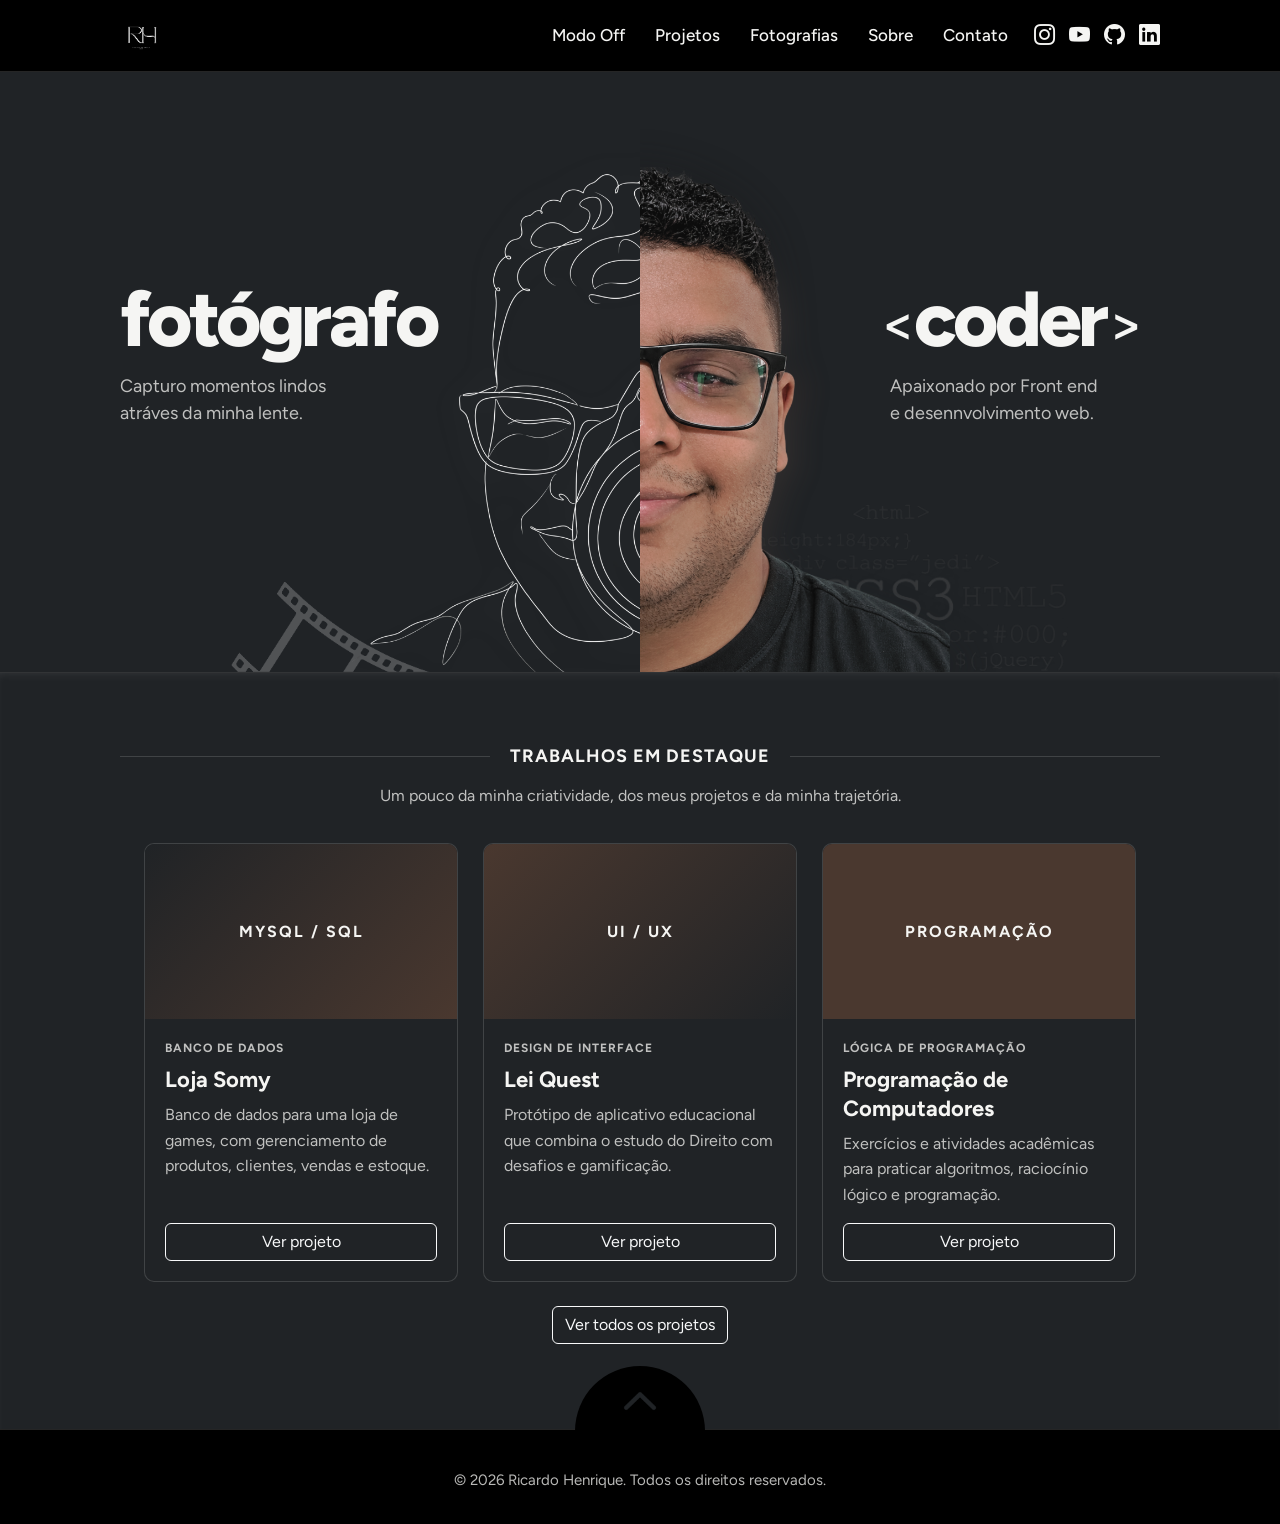
==== commit 04293627: "Update index.html" ====
--- a/index.html
+++ b/index.html
@@ -59,40 +59,40 @@
         <div class="collapse navbar-collapse" id="menuPrincipal">
             <ul class="navbar-nav ms-auto">
                 <li class="nav-item"><a class="nav-link" href="modooff.html">Modo Off</a></li>
-                <li class="nav-item"><a class="nav-link" href="projetos.html">Projetos</a></li>
+                <li class="nav-item"><a class="nav-link" href="#trabalhos">Projetos</a></li>
                 <li class="nav-item"><a class="nav-link" href="fotografia.html">Fotografias</a></li>
                 <li class="nav-item"><a class="nav-link" href="sobre.html">Sobre</a></li>
                 <li class="nav-item"><a class="nav-link" href="contato.html">Contato</a></li>
             </ul>
 
-   <!-- Ícones sociais no desktop -->
+            <!-- Ícones sociais no desktop -->
             <div class="menu-redes-desktop d-none d-lg-flex" aria-label="Redes sociais">
-                <a href="https://www.instagram.com/luchense/" target="_blank" rel="noopener noreferrer" aria-label="Instagram">
+                <a href="https://www.instagram.com/SEU_USUARIO/" target="_blank" rel="noopener noreferrer" aria-label="Instagram">
                     <i class="bi bi-instagram" aria-hidden="true"></i>
                 </a>
-                <a href="https://www.youtube.com/@luchensetv" target="_blank" rel="noopener noreferrer" aria-label="YouTube">
+                <a href="https://www.youtube.com/@SEU_USUARIO" target="_blank" rel="noopener noreferrer" aria-label="YouTube">
                     <i class="bi bi-youtube" aria-hidden="true"></i>
                 </a>
-                <a href="https://github.com/CpLuch" target="_blank" rel="noopener noreferrer" aria-label="GitHub">
+                <a href="https://github.com/SEU_USUARIO" target="_blank" rel="noopener noreferrer" aria-label="GitHub">
                     <i class="bi bi-github" aria-hidden="true"></i>
                 </a>
-                <a href="https://www.linkedin.com/in/Luchense/" target="_blank" rel="noopener noreferrer" aria-label="LinkedIn">
+                <a href="https://www.linkedin.com/in/SEU_USUARIO/" target="_blank" rel="noopener noreferrer" aria-label="LinkedIn">
                     <i class="bi bi-linkedin" aria-hidden="true"></i>
                 </a>
             </div>
 
             <!-- Os mesmos ícones no menu recolhido -->
             <div class="menu-redes d-lg-none" aria-label="Redes sociais">
-                <a href="https://www.instagram.com/luchense/" target="_blank" rel="noopener noreferrer" aria-label="Instagram">
+                <a href="https://www.instagram.com/SEU_USUARIO/" target="_blank" rel="noopener noreferrer" aria-label="Instagram">
                     <i class="bi bi-instagram" aria-hidden="true"></i>
                 </a>
-                <a href="https://www.youtube.com/@luchensetv" target="_blank" rel="noopener noreferrer" aria-label="YouTube">
+                <a href="https://www.youtube.com/@SEU_USUARIO" target="_blank" rel="noopener noreferrer" aria-label="YouTube">
                     <i class="bi bi-youtube" aria-hidden="true"></i>
                 </a>
-                <a href="https://github.com/CpLuch" target="_blank" rel="noopener noreferrer" aria-label="GitHub">
+                <a href="https://github.com/SEU_USUARIO" target="_blank" rel="noopener noreferrer" aria-label="GitHub">
                     <i class="bi bi-github" aria-hidden="true"></i>
                 </a>
-                <a href="https://www.linkedin.com/in/Luchense/" target="_blank" rel="noopener noreferrer" aria-label="LinkedIn">
+                <a href="https://www.linkedin.com/in/SEU_USUARIO/" target="_blank" rel="noopener noreferrer" aria-label="LinkedIn">
                     <i class="bi bi-linkedin" aria-hidden="true"></i>
                 </a>
             </div>
@@ -178,7 +178,7 @@
             <!-- ÁREA CLICÁVEL PROGRAMAÇÃO -->
 
             <a
-                href="projetos.html"
+                href="programacao.html"
                 class="hero-link link-programacao"
                 aria-label="Conhecer meus projetos de programação"
             ></a>
@@ -247,124 +247,80 @@
 
 
                 <!-- =================================
-                     CARDS DOS TRABALHOS
+                     PROJETOS EM DESTAQUE
                 ================================= -->
 
                 <div class="row row-cols-1 row-cols-md-2 row-cols-lg-3 g-4">
 
-
-                    <!-- CARD FIGMA -->
-
+                    <!-- LOJA SOMY -->
                     <div class="col">
-
                         <article class="card trabalho-card h-100">
-
                             <div class="trabalho-capa capa-figma">
-
-                                <span>
-                                    UI / UX
-                                </span>
-
-                            </div>
-
-                            <div class="card-body">
-
-                                <span class="trabalho-categoria">
-                                    DESIGN DE INTERFACE
-                                </span>
-
-                                <h3 class="card-title mt-2">
-                                    Projetos Figma
-                                </h3>
-
-                                <p class="card-text">
-                                    Interfaces, protótipos e
-                                    experiências digitais
-                                    criadas por mim.
+                                <span>MYSQL / SQL</span>
+                            </div>
+                            <div class="card-body d-flex flex-column">
+                                <span class="trabalho-categoria">BANCO DE DADOS</span>
+                                <h3 class="card-title mt-2">Loja Somy</h3>
+                                <p class="card-text mb-3">
+                                    Banco de dados para uma loja de games, com
+                                    gerenciamento de produtos, clientes, vendas e estoque.
                                 </p>
-
-                            </div>
-
+                                <a href="projetos.html" class="btn btn-outline-light mt-auto">
+                                    Ver projeto
+                                </a>
+                            </div>
                         </article>
-
                     </div>
 
-
-                    <!-- CARD FOTOGRAFIA -->
-
+                    <!-- LEI QUEST -->
                     <div class="col">
-
                         <article class="card trabalho-card h-100">
-
                             <div class="trabalho-capa capa-fotografia">
-
-                                <span>
-                                    FOTOGRAFIA
-                                </span>
-
-                            </div>
-
-                            <div class="card-body">
-
-                                <span class="trabalho-categoria">
-                                    PORTFÓLIO FOTOGRÁFICO
-                                </span>
-
-                                <h3 class="card-title mt-2">
-                                    Meu olhar
-                                </h3>
-
-                                <p class="card-text">
-                                    Uma seleção de fotografias,
-                                    ensaios e histórias capturadas.
+                                <span>UI / UX</span>
+                            </div>
+                            <div class="card-body d-flex flex-column">
+                                <span class="trabalho-categoria">DESIGN DE INTERFACE</span>
+                                <h3 class="card-title mt-2">Lei Quest</h3>
+                                <p class="card-text mb-3">
+                                    Protótipo de aplicativo educacional que combina
+                                    o estudo do Direito com desafios e gamificação.
                                 </p>
-
-                            </div>
-
+                                <a href="projetos.html" class="btn btn-outline-light mt-auto">
+                                    Ver projeto
+                                </a>
+                            </div>
                         </article>
-
                     </div>
 
-
-                    <!-- CARD PERFIL -->
-
+                    <!-- PROGRAMAÇÃO DE COMPUTADORES -->
                     <div class="col">
-
                         <article class="card trabalho-card h-100">
-
                             <div class="trabalho-capa capa-perfil">
-
-                                <span>
-                                    SOBRE MIM
-                                </span>
-
-                            </div>
-
-                            <div class="card-body">
-
-                                <span class="trabalho-categoria">
-                                    PERFIL E EXPERIÊNCIAS
-                                </span>
-
-                                <h3 class="card-title mt-2">
-                                    Minha trajetória
-                                </h3>
-
-                                <p class="card-text">
-                                    Conheça minhas habilidades,
-                                    meus estudos e processos criativos.
+                                <span>PROGRAMAÇÃO</span>
+                            </div>
+                            <div class="card-body d-flex flex-column">
+                                <span class="trabalho-categoria">LÓGICA DE PROGRAMAÇÃO</span>
+                                <h3 class="card-title mt-2">Programação de Computadores</h3>
+                                <p class="card-text mb-3">
+                                    Exercícios e atividades acadêmicas para praticar
+                                    algoritmos, raciocínio lógico e programação.
                                 </p>
-
-                            </div>
-
+                                <a href="projetos.html" class="btn btn-outline-light mt-auto">
+                                    Ver projeto
+                                </a>
+                            </div>
                         </article>
-
                     </div>
 
                 </div>
 
-
-
+                <div class="text-center mt-4">
+                    <a href="projetos.html" class="btn btn-outline-light">
+                        Ver todos os projetos
+                    </a>
+                </div>
+
+            </div>
 
         </section>
 
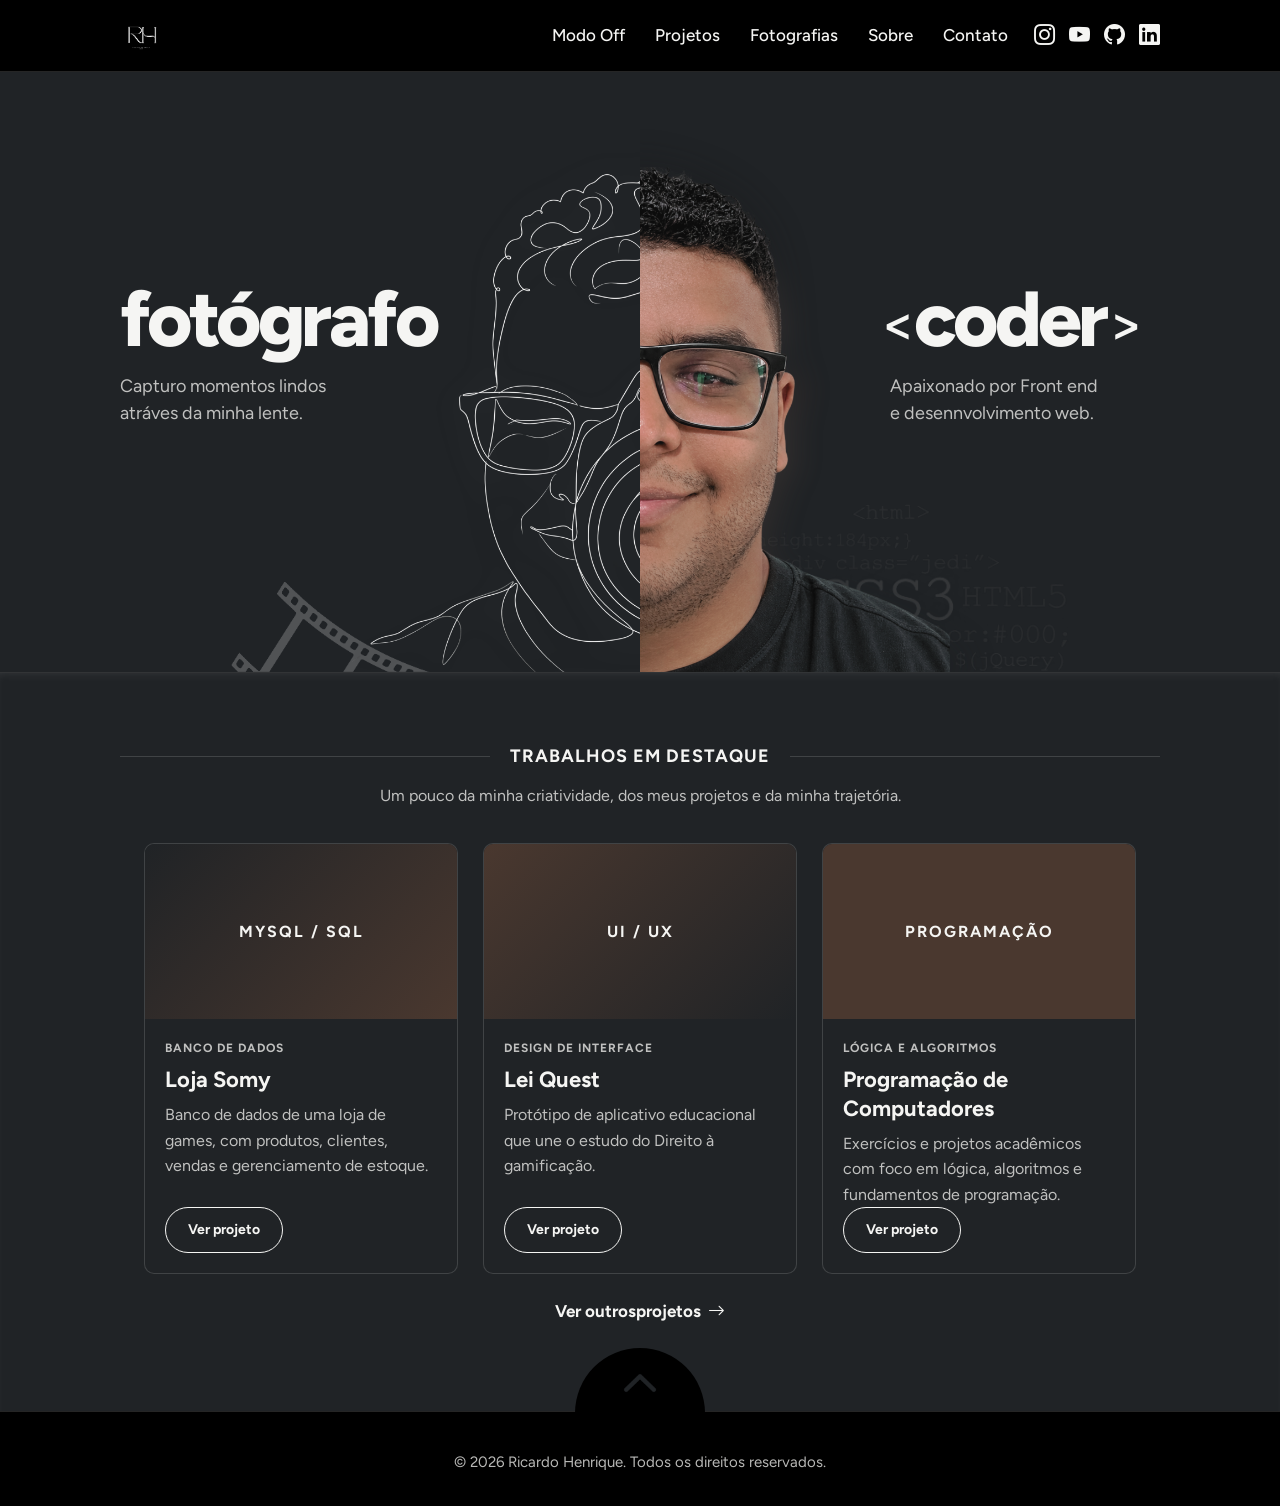
==== commit 9adfb6b3: "Update index.html" ====
--- a/index.html
+++ b/index.html
@@ -35,6 +35,53 @@
     <link rel="stylesheet" href="style.css">
     <!-- CSS exclusivo da imagem e dos titulos responsivos -->
     <link rel="stylesheet" href="hero-responsivo.css">
+    <!-- Estilo dos links dos projetos em destaque -->
+    <style>
+        .trabalho-projeto-link {
+            display: inline-flex;
+            align-items: center;
+            gap: .45rem;
+            width: fit-content;
+            color: inherit;
+            font-weight: 700;
+            text-decoration: none;
+            transition: opacity .2s ease;
+        }
+        .trabalho-projeto-link:hover,
+        .trabalho-projeto-link:focus-visible {
+            color: inherit;
+            opacity: .7;
+            text-decoration: underline;
+        }
+    </style>
+
+
+    <!-- Botões de contorno arredondado dos projetos em destaque -->
+    <style>
+        .trabalho-botao-circular {
+            display: inline-flex;
+            align-items: center;
+            justify-content: center;
+            width: fit-content;
+            min-height: 46px;
+            padding: 0 22px;
+            border-radius: 999px;
+            border: 1px solid currentColor;
+            color: inherit;
+            font-size: 14px;
+            font-weight: 700;
+            white-space: nowrap;
+            text-decoration: none;
+            margin-top: 22px;
+            transition: transform .2s ease, background .2s ease;
+        }
+        .trabalho-botao-circular:hover,
+        .trabalho-botao-circular:focus-visible {
+            transform: translateY(-3px);
+            background: rgba(255,255,255,.12);
+            color: inherit;
+        }
+    </style>
 
 </head>
 
@@ -59,40 +106,40 @@
         <div class="collapse navbar-collapse" id="menuPrincipal">
             <ul class="navbar-nav ms-auto">
                 <li class="nav-item"><a class="nav-link" href="modooff.html">Modo Off</a></li>
-                <li class="nav-item"><a class="nav-link" href="#trabalhos">Projetos</a></li>
+                <li class="nav-item"><a class="nav-link" href="projetos.html">Projetos</a></li>
                 <li class="nav-item"><a class="nav-link" href="fotografia.html">Fotografias</a></li>
                 <li class="nav-item"><a class="nav-link" href="sobre.html">Sobre</a></li>
                 <li class="nav-item"><a class="nav-link" href="contato.html">Contato</a></li>
             </ul>
 
-            <!-- Ícones sociais no desktop -->
+   <!-- Ícones sociais no desktop -->
             <div class="menu-redes-desktop d-none d-lg-flex" aria-label="Redes sociais">
-                <a href="https://www.instagram.com/SEU_USUARIO/" target="_blank" rel="noopener noreferrer" aria-label="Instagram">
+                <a href="https://www.instagram.com/luchense/" target="_blank" rel="noopener noreferrer" aria-label="Instagram">
                     <i class="bi bi-instagram" aria-hidden="true"></i>
                 </a>
-                <a href="https://www.youtube.com/@SEU_USUARIO" target="_blank" rel="noopener noreferrer" aria-label="YouTube">
+                <a href="https://www.youtube.com/@luchensetv" target="_blank" rel="noopener noreferrer" aria-label="YouTube">
                     <i class="bi bi-youtube" aria-hidden="true"></i>
                 </a>
-                <a href="https://github.com/SEU_USUARIO" target="_blank" rel="noopener noreferrer" aria-label="GitHub">
+                <a href="https://github.com/CpLuch" target="_blank" rel="noopener noreferrer" aria-label="GitHub">
                     <i class="bi bi-github" aria-hidden="true"></i>
                 </a>
-                <a href="https://www.linkedin.com/in/SEU_USUARIO/" target="_blank" rel="noopener noreferrer" aria-label="LinkedIn">
+                <a href="https://www.linkedin.com/in/Luchense/" target="_blank" rel="noopener noreferrer" aria-label="LinkedIn">
                     <i class="bi bi-linkedin" aria-hidden="true"></i>
                 </a>
             </div>
 
             <!-- Os mesmos ícones no menu recolhido -->
             <div class="menu-redes d-lg-none" aria-label="Redes sociais">
-                <a href="https://www.instagram.com/SEU_USUARIO/" target="_blank" rel="noopener noreferrer" aria-label="Instagram">
+                <a href="https://www.instagram.com/luchense/" target="_blank" rel="noopener noreferrer" aria-label="Instagram">
                     <i class="bi bi-instagram" aria-hidden="true"></i>
                 </a>
-                <a href="https://www.youtube.com/@SEU_USUARIO" target="_blank" rel="noopener noreferrer" aria-label="YouTube">
+                <a href="https://www.youtube.com/@luchensetv" target="_blank" rel="noopener noreferrer" aria-label="YouTube">
                     <i class="bi bi-youtube" aria-hidden="true"></i>
                 </a>
-                <a href="https://github.com/SEU_USUARIO" target="_blank" rel="noopener noreferrer" aria-label="GitHub">
+                <a href="https://github.com/CpLuch" target="_blank" rel="noopener noreferrer" aria-label="GitHub">
                     <i class="bi bi-github" aria-hidden="true"></i>
                 </a>
-                <a href="https://www.linkedin.com/in/SEU_USUARIO/" target="_blank" rel="noopener noreferrer" aria-label="LinkedIn">
+                <a href="https://www.linkedin.com/in/Luchense/" target="_blank" rel="noopener noreferrer" aria-label="LinkedIn">
                     <i class="bi bi-linkedin" aria-hidden="true"></i>
                 </a>
             </div>
@@ -178,7 +225,7 @@
             <!-- ÁREA CLICÁVEL PROGRAMAÇÃO -->
 
             <a
-                href="programacao.html"
+                href="projetos.html"
                 class="hero-link link-programacao"
                 aria-label="Conhecer meus projetos de programação"
             ></a>
@@ -252,7 +299,7 @@
 
                 <div class="row row-cols-1 row-cols-md-2 row-cols-lg-3 g-4">
 
-                    <!-- LOJA SOMY -->
+                    <!-- CARD LOJA SOMY -->
                     <div class="col">
                         <article class="card trabalho-card h-100">
                             <div class="trabalho-capa capa-figma">
@@ -261,18 +308,20 @@
                             <div class="card-body d-flex flex-column">
                                 <span class="trabalho-categoria">BANCO DE DADOS</span>
                                 <h3 class="card-title mt-2">Loja Somy</h3>
-                                <p class="card-text mb-3">
-                                    Banco de dados para uma loja de games, com
-                                    gerenciamento de produtos, clientes, vendas e estoque.
+                                <p class="card-text">
+                                    Banco de dados de uma loja de games, com produtos,
+                                    clientes, vendas e gerenciamento de estoque.
                                 </p>
-                                <a href="projetos.html" class="btn btn-outline-light mt-auto">
+                                <a href="projetos.html" class="trabalho-botao-circular mt-auto"
+                                   aria-label="Ver projeto Loja Somy na página de projetos"
+                                   title="Ver projeto Loja Somy">
                                     Ver projeto
                                 </a>
                             </div>
                         </article>
                     </div>
 
-                    <!-- LEI QUEST -->
+                    <!-- CARD LEI QUEST -->
                     <div class="col">
                         <article class="card trabalho-card h-100">
                             <div class="trabalho-capa capa-fotografia">
@@ -281,31 +330,35 @@
                             <div class="card-body d-flex flex-column">
                                 <span class="trabalho-categoria">DESIGN DE INTERFACE</span>
                                 <h3 class="card-title mt-2">Lei Quest</h3>
-                                <p class="card-text mb-3">
-                                    Protótipo de aplicativo educacional que combina
-                                    o estudo do Direito com desafios e gamificação.
+                                <p class="card-text">
+                                    Protótipo de aplicativo educacional que une
+                                    o estudo do Direito à gamificação.
                                 </p>
-                                <a href="projetos.html" class="btn btn-outline-light mt-auto">
+                                <a href="projetos.html" class="trabalho-botao-circular mt-auto"
+                                   aria-label="Ver projeto Lei Quest na página de projetos"
+                                   title="Ver projeto Lei Quest">
                                     Ver projeto
                                 </a>
                             </div>
                         </article>
                     </div>
 
-                    <!-- PROGRAMAÇÃO DE COMPUTADORES -->
+                    <!-- CARD PROGRAMAÇÃO DE COMPUTADORES -->
                     <div class="col">
                         <article class="card trabalho-card h-100">
                             <div class="trabalho-capa capa-perfil">
                                 <span>PROGRAMAÇÃO</span>
                             </div>
                             <div class="card-body d-flex flex-column">
-                                <span class="trabalho-categoria">LÓGICA DE PROGRAMAÇÃO</span>
+                                <span class="trabalho-categoria">LÓGICA E ALGORITMOS</span>
                                 <h3 class="card-title mt-2">Programação de Computadores</h3>
-                                <p class="card-text mb-3">
-                                    Exercícios e atividades acadêmicas para praticar
-                                    algoritmos, raciocínio lógico e programação.
+                                <p class="card-text">
+                                    Exercícios e projetos acadêmicos com foco em
+                                    lógica, algoritmos e fundamentos de programação.
                                 </p>
-                                <a href="projetos.html" class="btn btn-outline-light mt-auto">
+                                <a href="projetos.html" class="trabalho-botao-circular mt-auto"
+                                   aria-label="Ver projeto Programação de Computadores na página de projetos"
+                                   title="Ver projeto Programação de Computadores">
                                     Ver projeto
                                 </a>
                             </div>
@@ -315,8 +368,8 @@
                 </div>
 
                 <div class="text-center mt-4">
-                    <a href="projetos.html" class="btn btn-outline-light">
-                        Ver todos os projetos
+                    <a class="trabalho-projeto-link" href="projetos.html">
+                        Ver outrosprojetos <i class="bi bi-arrow-right" aria-hidden="true"></i>
                     </a>
                 </div>
 
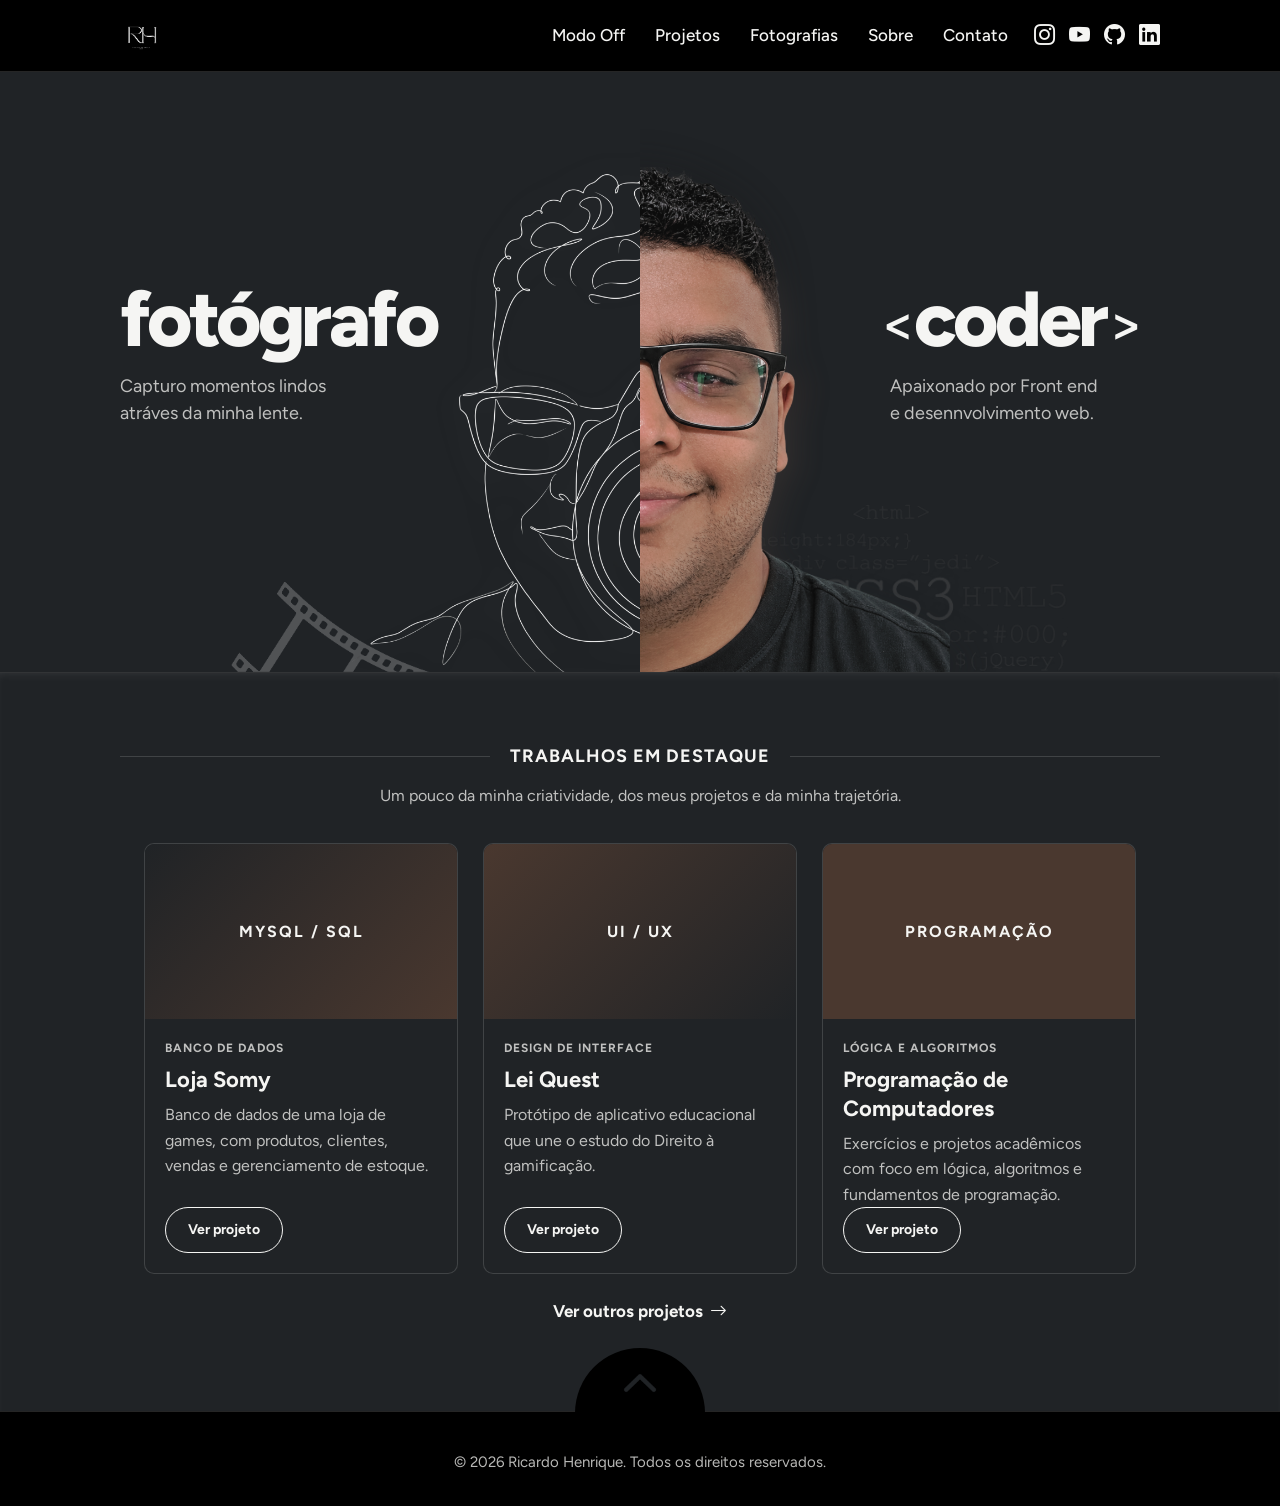
==== commit 1541eb05: "Update index.html" ====
--- a/index.html
+++ b/index.html
@@ -262,7 +262,7 @@
 
             <!-- Metade esquerda: fotografia; metade direita: programação -->
             <a href="fotografia.html" class="hero-mobile-link hero-mobile-foto" aria-label="Conhecer meus trabalhos de fotografia"></a>
-            <a href="programacao.html" class="hero-mobile-link hero-mobile-coder" aria-label="Conhecer meus projetos de programação"></a>
+            <a href="projetos.html" class="hero-mobile-link hero-mobile-coder" aria-label="Conhecer meus projetos de programação"></a>
         </div>
 
         <!-- =================================
@@ -369,7 +369,7 @@
 
                 <div class="text-center mt-4">
                     <a class="trabalho-projeto-link" href="projetos.html">
-                        Ver outrosprojetos <i class="bi bi-arrow-right" aria-hidden="true"></i>
+                        Ver outros projetos <i class="bi bi-arrow-right" aria-hidden="true"></i>
                     </a>
                 </div>
 
